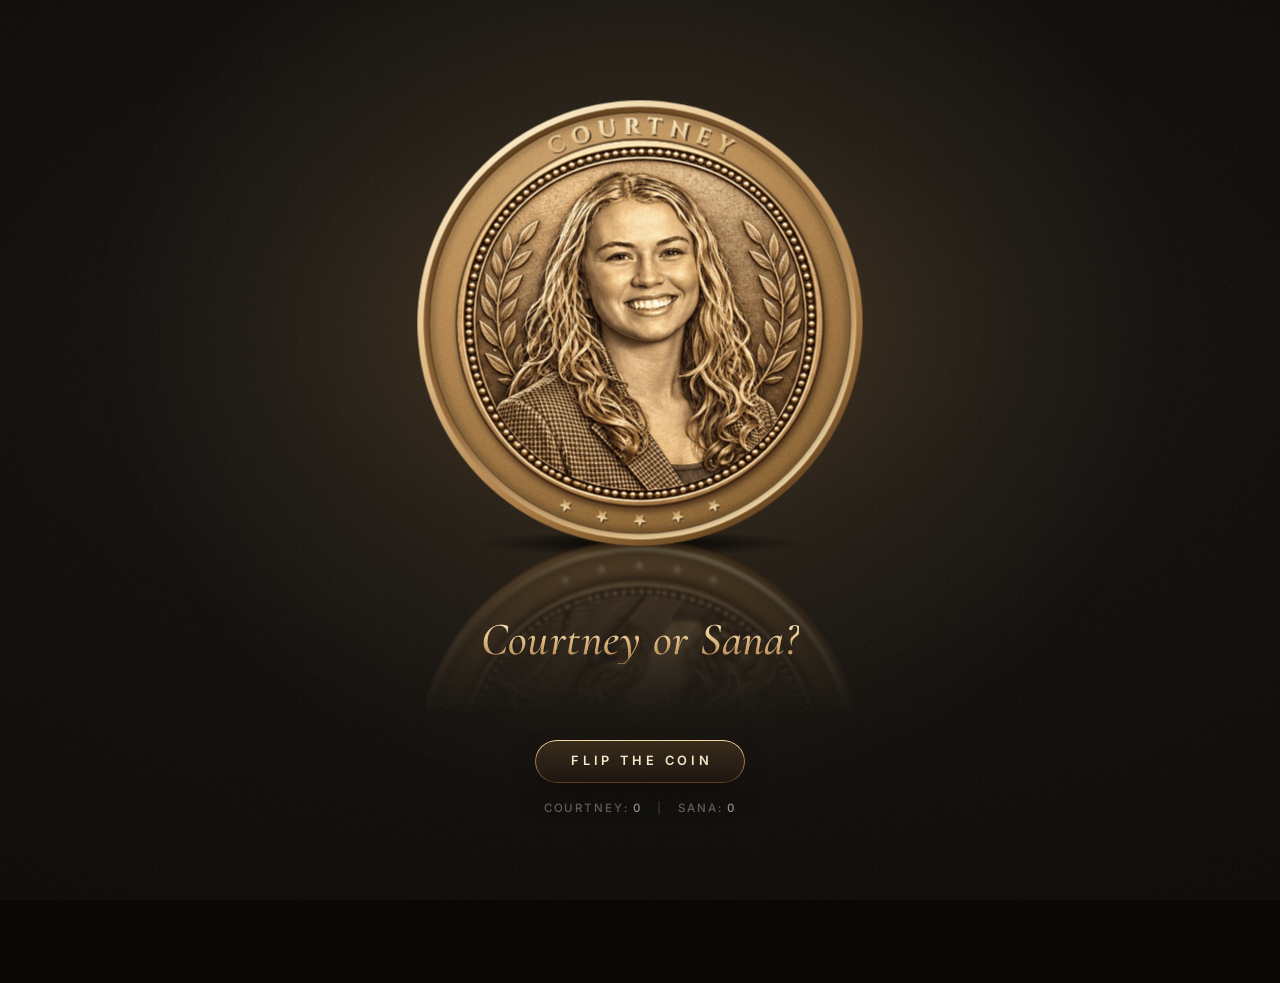
==== index.html @ 30c35d27 "Add "Courtney or Sana?" commemorative coin flip site Single-page static site (HTML, CSS, vanilla JS)" ====
<!doctype html>
<html lang="en">
<head>
  <meta charset="utf-8">
  <meta name="viewport" content="width=device-width, initial-scale=1, viewport-fit=cover">
  <title>Courtney or Sana?</title>
  <meta name="description" content="One commemorative coin. Courtney on one side, Sana on the other. Flip it and let the coin decide.">
  <meta name="theme-color" content="#0b0a09">
  <link rel="icon" href="data:image/svg+xml,%3Csvg xmlns='http://www.w3.org/2000/svg' viewBox='0 0 64 64'%3E%3Cdefs%3E%3ClinearGradient id='g' x1='0' y1='0' x2='1' y2='1'%3E%3Cstop offset='0' stop-color='%23fbebc1'/%3E%3Cstop offset='.55' stop-color='%23c99a5e'/%3E%3Cstop offset='1' stop-color='%236e4a22'/%3E%3C/linearGradient%3E%3C/defs%3E%3Ccircle cx='32' cy='32' r='30' fill='url(%23g)'/%3E%3Ccircle cx='32' cy='32' r='24' fill='none' stroke='%235e3d1a' stroke-width='2.5' stroke-dasharray='1.5 3' stroke-linecap='round'/%3E%3C/svg%3E">

  <link rel="preconnect" href="https://fonts.googleapis.com">
  <link rel="preconnect" href="https://fonts.gstatic.com" crossorigin>
  <link rel="stylesheet" href="https://fonts.googleapis.com/css2?family=Cinzel:wght@500;600;700&family=Cormorant+Garamond:ital,wght@1,400;1,500&family=Inter:wght@400;500;600&display=swap">

  <link rel="preload" as="image" href="images/courtney.png">
  <link rel="preload" as="image" href="images/sana.png">
  <link rel="stylesheet" href="style.css">
  <script src="script.js" defer></script>
</head>
<body>
  <!-- Shared artwork for both faces of the coin: rim, legend band, lettering and stars. -->
  <svg class="sprite" width="0" height="0" aria-hidden="true" focusable="false">
    <defs>
      <linearGradient id="g-lip" x1="0.18" y1="0" x2="0.82" y2="1">
        <stop offset="0" stop-color="#fff4d6"/>
        <stop offset="0.3" stop-color="#e6c48f"/>
        <stop offset="0.68" stop-color="#a87a45"/>
        <stop offset="1" stop-color="#5a3a17"/>
      </linearGradient>
      <linearGradient id="g-lip-bevel" x1="0.18" y1="0" x2="0.82" y2="1">
        <stop offset="0" stop-color="#5e3d1a"/>
        <stop offset="0.45" stop-color="#9c6f3f"/>
        <stop offset="0.8" stop-color="#e3bf88"/>
        <stop offset="1" stop-color="#f8e6bc"/>
      </linearGradient>
      <radialGradient id="g-band" cx="0.42" cy="0.3" r="0.8">
        <stop offset="0" stop-color="#dcb986"/>
        <stop offset="0.5" stop-color="#b98d57"/>
        <stop offset="1" stop-color="#7f5a2d"/>
      </radialGradient>
      <linearGradient id="g-letter" x1="0" y1="0" x2="0" y2="1">
        <stop offset="0" stop-color="#fff3d2"/>
        <stop offset="0.5" stop-color="#e8c890"/>
        <stop offset="1" stop-color="#b5874c"/>
      </linearGradient>

      <filter id="f-grain" x="0" y="0" width="100%" height="100%" color-interpolation-filters="sRGB">
        <feTurbulence type="fractalNoise" baseFrequency="0.85" numOctaves="2" seed="7" result="noise"/>
        <feColorMatrix in="noise" type="matrix" result="grey"
          values="0.33 0.33 0.33 0 0  0.33 0.33 0.33 0 0  0.33 0.33 0.33 0 0  0 0 0 0 1"/>
        <feComposite in="SourceGraphic" in2="grey" operator="arithmetic" k1="0" k2="1" k3="0.2" k4="-0.1" result="grained"/>
        <feComposite in="grained" in2="SourceGraphic" operator="in"/>
      </filter>
      <filter id="f-soft" x="-10%" y="-10%" width="120%" height="120%">
        <feGaussianBlur stdDeviation="7"/>
      </filter>
      <filter id="f-emboss-shadow" x="-5%" y="-5%" width="110%" height="110%">
        <feGaussianBlur stdDeviation="1.4"/>
      </filter>

      <!-- Legend baseline: the upper arc of a circle (r = 425) centred on the coin. -->
      <path id="p-legend" d="M 75 500 A 425 425 0 0 1 925 500"/>

      <text id="t-courtney" class="legend"><textPath href="#p-legend" startOffset="50%"><tspan dx="8">COURTNEY</tspan></textPath></text>
      <text id="t-sana" class="legend"><textPath href="#p-legend" startOffset="50%"><tspan dx="8">SANA</tspan></textPath></text>

      <!-- Five stars along the lower arc of the legend band, points facing the rim. -->
      <g id="g-stars">
        <path id="p-star" d="M0-14L3.46-4.76 13.32-4.33 5.59 1.82 8.23 11.33 0 5.88-8.23 11.33-5.59 1.82-13.32-4.33-3.46-4.76Z" transform="translate(500 943) rotate(180)"/>
        <use href="#p-star" transform="rotate(-11 500 500)"/>
        <use href="#p-star" transform="rotate(11 500 500)"/>
        <use href="#p-star" transform="rotate(-22 500 500)"/>
        <use href="#p-star" transform="rotate(22 500 500)"/>
      </g>

      <!-- Everything except the portrait and the name: raised rim, bevel, grained legend band, medallion shadow. -->
      <g id="g-blank">
        <circle cx="500" cy="500" r="500" fill="url(#g-lip)"/>
        <circle cx="500" cy="500" r="486" fill="url(#g-lip-bevel)"/>
        <circle cx="500" cy="500" r="473" fill="url(#g-band)" filter="url(#f-grain)"/>
        <circle cx="500" cy="500" r="469" fill="none" stroke="#1b0f04" stroke-opacity="0.45" stroke-width="7" filter="url(#f-soft)"/>
        <circle cx="500" cy="500" r="473" fill="none" stroke="#2c1a08" stroke-opacity="0.6" stroke-width="2"/>
        <circle cx="503" cy="508" r="414" fill="#140b02" fill-opacity="0.6" filter="url(#f-soft)"/>
        <circle cx="500" cy="500" r="413" fill="none" stroke="#2c1a08" stroke-opacity="0.7" stroke-width="3"/>
      </g>
    </defs>
  </svg>

  <main class="stage">
    <h1 class="sr-only">Courtney or Sana?</h1>

    <div class="arena" data-arena>
      <div class="arena__glow" aria-hidden="true"></div>
      <div class="arena__shadow" aria-hidden="true" data-shadow></div>
      <div class="arena__mirror" aria-hidden="true" data-mirror></div>

      <div class="view" data-view>
        <div class="toss" data-toss>
          <div class="coin" role="img" aria-label="Coin showing Courtney" data-coin>
            <div class="coin__face coin__face--front" data-face="front">
              <svg class="coin__art" viewBox="0 0 1000 1000" aria-hidden="true" focusable="false">
                <use href="#g-blank"/>
                <use href="#t-courtney" fill="#1a0e04" fill-opacity="0.65" transform="translate(2.5 3.5)" filter="url(#f-emboss-shadow)"/>
                <use href="#t-courtney" fill="#fff6de" fill-opacity="0.6" transform="translate(-1.5 -2)"/>
                <use href="#t-courtney" fill="url(#g-letter)"/>
                <use href="#g-stars" fill="#1a0e04" fill-opacity="0.65" transform="translate(2 3)" filter="url(#f-emboss-shadow)"/>
                <use href="#g-stars" fill="#fff6de" fill-opacity="0.55" transform="translate(-1.2 -1.6)"/>
                <use href="#g-stars" fill="url(#g-letter)"/>
                <image href="images/courtney.png" x="88" y="88" width="824" height="824"/>
              </svg>
              <div class="coin__glint"></div>
              <div class="coin__shade" data-shade></div>
              <div class="coin__sheen" data-sheen><i></i></div>
            </div>

            <div class="coin__face coin__face--back" data-face="back">
              <svg class="coin__art" viewBox="0 0 1000 1000" aria-hidden="true" focusable="false">
                <use href="#g-blank"/>
                <use href="#t-sana" fill="#1a0e04" fill-opacity="0.65" transform="translate(2.5 3.5)" filter="url(#f-emboss-shadow)"/>
                <use href="#t-sana" fill="#fff6de" fill-opacity="0.6" transform="translate(-1.5 -2)"/>
                <use href="#t-sana" fill="url(#g-letter)"/>
                <use href="#g-stars" fill="#1a0e04" fill-opacity="0.65" transform="translate(2 3)" filter="url(#f-emboss-shadow)"/>
                <use href="#g-stars" fill="#fff6de" fill-opacity="0.55" transform="translate(-1.2 -1.6)"/>
                <use href="#g-stars" fill="url(#g-letter)"/>
                <image href="images/sana.png" x="88" y="88" width="824" height="824"/>
              </svg>
              <div class="coin__glint"></div>
              <div class="coin__shade" data-shade></div>
              <div class="coin__sheen" data-sheen><i></i></div>
            </div>

            <div class="coin__edge" data-edge></div>
          </div>
        </div>
      </div>
    </div>

    <div class="result is-idle" data-result>
      <p class="result__name" data-result-name>Courtney or Sana?</p>
      <p class="result__note" data-result-note>&nbsp;</p>
    </div>

    <button class="flip" type="button" data-flip>Flip the coin</button>

    <p class="tally" data-tally>
      Courtney: <span data-count="courtney">0</span>
      <span class="tally__sep" aria-hidden="true">|</span>
      Sana: <span data-count="sana">0</span>
    </p>

    <p class="sr-only" aria-live="polite" aria-atomic="true" data-announce></p>
  </main>
</body>
</html>
---- style.css ----
/* ==========================================================================
   Courtney or Sana? — a single commemorative coin, tossed on demand.
   ========================================================================== */

:root {
  --bg: #090807;
  --ink: #f1e6cf;
  --ink-muted: rgba(241, 230, 207, 0.6);
  --ink-faint: rgba(241, 230, 207, 0.36);
  --gold-hi: #fff2d0;
  --gold: #e3c08a;
  --gold-lo: #a97a43;
  --gold-deep: #5c3c19;

  /* Coin diameter: ~350–440px on desktop, shrinking with the viewport. */
  --size: clamp(220px, min(80vw, 50vh), 440px);
  --thick: calc(var(--size) * 0.075);
  --name-size: min(calc(var(--size) * 0.16), 11vw);

  color-scheme: dark;
}

@supports (height: 1svh) {
  :root { --size: clamp(220px, min(80vw, 50svh), 440px); }
}

*,
*::before,
*::after { box-sizing: border-box; }

html { background: var(--bg); }

body {
  margin: 0;
  min-height: 100vh;
  min-height: 100svh;
  display: grid;
  place-items: center;
  overflow-x: hidden;
  background: var(--bg);
  color: var(--ink);
  font-family: 'Inter', system-ui, -apple-system, 'Segoe UI', Roboto, sans-serif;
  -webkit-font-smoothing: antialiased;
  -moz-osx-font-smoothing: grayscale;
}

/* Warm charcoal falloff + vignette, fixed behind everything. */
body::before {
  content: '';
  position: fixed;
  inset: 0;
  z-index: 0;
  pointer-events: none;
  background:
    radial-gradient(70% 55% at 50% 36%, rgba(58, 44, 30, 0.55) 0%, rgba(24, 19, 15, 0.4) 45%, rgba(0, 0, 0, 0) 75%),
    radial-gradient(140% 110% at 50% 40%, #15120f 0%, #0b0a08 55%, #040303 100%);
}

/* Fine film grain so the darkness has some texture. */
body::after {
  content: '';
  position: fixed;
  inset: 0;
  z-index: 0;
  pointer-events: none;
  opacity: 0.07;
  background-image: url("data:image/svg+xml,%3Csvg xmlns='http://www.w3.org/2000/svg' width='180' height='180'%3E%3Cfilter id='n'%3E%3CfeTurbulence type='fractalNoise' baseFrequency='.85' numOctaves='3' stitchTiles='stitch'/%3E%3CfeColorMatrix type='saturate' values='0'/%3E%3C/filter%3E%3Crect width='100%25' height='100%25' filter='url(%23n)'/%3E%3C/svg%3E");
}

.sr-only {
  position: absolute;
  width: 1px;
  height: 1px;
  margin: -1px;
  padding: 0;
  overflow: hidden;
  clip: rect(0 0 0 0);
  white-space: nowrap;
  border: 0;
}

.sprite {
  position: absolute;
  width: 0;
  height: 0;
  overflow: hidden;
}

/* --------------------------------------------------------------------------
   Layout
   -------------------------------------------------------------------------- */

.stage {
  position: relative;
  z-index: 1;
  width: 100%;
  display: flex;
  flex-direction: column;
  align-items: center;
  padding: clamp(28px, 7vh, 72px) 16px clamp(24px, 5vh, 48px);
  overflow-x: clip; /* the glow is wider than small screens; the coin may still rise above */
}

/* --------------------------------------------------------------------------
   Arena: glow, floor shadow, reflection and the 3D coin itself
   -------------------------------------------------------------------------- */

.arena {
  position: relative;
  width: var(--size);
  height: var(--size);
  cursor: pointer;
  -webkit-tap-highlight-color: transparent;
}

.arena__glow,
.arena__glow::after {
  position: absolute;
  left: 50%;
  top: 50%;
  width: 250%;
  height: 230%;
  transform: translate(-50%, -50%);
  pointer-events: none;
  border-radius: 50%;
  background: radial-gradient(closest-side, rgba(222, 170, 98, 0.24) 0%, rgba(222, 170, 98, 0.09) 42%, rgba(222, 170, 98, 0) 100%);
}

.arena__glow::after {
  content: '';
  width: 70%;
  height: 70%;
  opacity: 0;
  background: radial-gradient(closest-side, rgba(255, 214, 150, 0.32), rgba(255, 214, 150, 0) 100%);
}

.arena.is-landed .arena__glow::after {
  animation: glow-pulse 1.4s cubic-bezier(0.2, 0.7, 0.3, 1);
}

@keyframes glow-pulse {
  0% { opacity: 0; }
  18% { opacity: 1; }
  100% { opacity: 0; }
}

/* Contact shadow on the "floor" the coin stands on. Scaled per frame by script.js. */
.arena__shadow {
  position: absolute;
  left: 50%;
  top: 100%;
  width: 74%;
  height: calc(var(--size) * 0.055);
  transform: translate(-50%, -50%);
  pointer-events: none;
  border-radius: 50%;
  background: radial-gradient(closest-side, rgba(0, 0, 0, 0.85), rgba(0, 0, 0, 0.45) 55%, rgba(0, 0, 0, 0) 100%);
}

/* Soft mirror reflection below the coin (a live clone of the coin, flipped). */
.arena__mirror {
  position: absolute;
  left: 0;
  top: 100%;
  width: 100%;
  height: 100%;
  pointer-events: none;
  opacity: 0.5;
  filter: blur(1.5px);
  -webkit-mask-image: linear-gradient(to bottom, rgba(0, 0, 0, 0.7) 0%, rgba(0, 0, 0, 0) 40%);
  mask-image: linear-gradient(to bottom, rgba(0, 0, 0, 0.7) 0%, rgba(0, 0, 0, 0) 40%);
  -webkit-mask-repeat: no-repeat;
  mask-repeat: no-repeat;
}

.view {
  position: absolute;
  inset: 0;
  perspective: calc(var(--size) * 3.2);
  perspective-origin: 50% 50%;
}

.view--mirror { transform: scaleY(-1); }

.toss,
.coin {
  position: absolute;
  inset: 0;
  transform-style: preserve-3d;
}

.toss { will-change: transform; }

.coin__face {
  position: absolute;
  inset: 0;
  border-radius: 50%;
  -webkit-backface-visibility: hidden;
  backface-visibility: hidden;
}

.coin__face--front { transform: translateZ(calc(var(--thick) / 2)); }
.coin__face--back { transform: rotateX(180deg) translateZ(calc(var(--thick) / 2)); }

.coin__art {
  display: block;
  width: 100%;
  height: 100%;
  overflow: visible;
}

.legend {
  font-family: 'Cinzel', 'Trajan Pro', 'Times New Roman', serif;
  font-size: 50px;
  font-weight: 700;
  letter-spacing: 16px;
  text-anchor: middle;
}

/* Lighting overlays, driven per frame from script.js while the coin turns. */
.coin__shade,
.coin__sheen,
.coin__glint {
  position: absolute;
  inset: 0;
  border-radius: 50%;
  pointer-events: none;
}

.coin__shade {
  background: radial-gradient(circle at 50% 40%, #1e1206 0%, #0d0702 100%);
  opacity: 0;
}

.coin__sheen {
  overflow: hidden;
  opacity: 0;
}

.coin__sheen i {
  position: absolute;
  left: 0;
  right: 0;
  top: -50%;
  height: 200%;
  background: linear-gradient(180deg, rgba(255, 242, 210, 0) 34%, rgba(255, 242, 210, 0.7) 50%, rgba(255, 242, 210, 0) 66%);
}

/* A slow, occasional light sweep across the resting coin. */
.coin__glint { overflow: hidden; }

.coin__glint::before {
  content: '';
  position: absolute;
  top: -20%;
  bottom: -20%;
  left: -60%;
  width: 45%;
  background: linear-gradient(100deg, rgba(255, 244, 214, 0) 0%, rgba(255, 244, 214, 0.2) 50%, rgba(255, 244, 214, 0) 100%);
  transform: translateX(0) skewX(-12deg);
  animation: glint 9s cubic-bezier(0.45, 0, 0.25, 1) 2.5s infinite;
}

@keyframes glint {
  0% { transform: translateX(0) skewX(-12deg); }
  20%, 100% { transform: translateX(470%) skewX(-12deg); }
}

.is-flipping .coin__glint { visibility: hidden; }

/* The coin's milled edge: 72 strips arranged into a cylinder by script.js. */
.coin__edge {
  position: absolute;
  inset: 0;
  transform-style: preserve-3d;
}

.coin__edge span {
  --seg: calc(var(--size) * 0.04366 + 1px); /* 2·r·tan(2.5°) plus a hairline of overlap */
  position: absolute;
  left: 50%;
  top: 50%;
  width: var(--thick);
  height: var(--seg);
  margin-left: calc(var(--thick) / -2);
  margin-top: calc(var(--seg) / -2);
  -webkit-backface-visibility: hidden;
  backface-visibility: hidden;
  transform: rotateZ(calc(var(--i) * 5deg)) translateX(calc(var(--size) / 2 - 0.5px)) rotateY(90deg);
  background-image:
    linear-gradient(90deg, rgba(28, 15, 4, 0.7) 0%, rgba(28, 15, 4, 0) 20%, rgba(255, 240, 205, 0.14) 50%, rgba(28, 15, 4, 0) 80%, rgba(28, 15, 4, 0.7) 100%),
    repeating-linear-gradient(180deg, rgba(255, 238, 200, 0.34) 0 1px, rgba(30, 16, 4, 0.45) 1px 2.4px, rgba(0, 0, 0, 0) 2.4px 3.2px);
}

/* --------------------------------------------------------------------------
   Result
   -------------------------------------------------------------------------- */

.result {
  position: relative;
  z-index: 2;
  margin-top: calc(var(--size) * 0.13);
  min-height: calc(var(--name-size) * 1.1 + 2.1rem);
  display: flex;
  flex-direction: column;
  align-items: center;
  justify-content: center;
  text-align: center;
  transition: opacity 0.25s ease;
}

.result.is-hidden { opacity: 0; }

.result__name {
  margin: 0;
  padding-left: 0.12em; /* balance the trailing letter-spacing */
  font-family: 'Cinzel', 'Trajan Pro', 'Times New Roman', serif;
  font-weight: 600;
  font-size: var(--name-size);
  line-height: 1.1;
  letter-spacing: 0.12em;
  text-transform: uppercase;
  white-space: nowrap;
  color: var(--gold);
  background: linear-gradient(180deg, var(--gold-hi) 0%, var(--gold) 48%, var(--gold-lo) 100%);
  -webkit-background-clip: text;
  background-clip: text;
  -webkit-text-fill-color: transparent;
  filter: drop-shadow(0 2px 22px rgba(214, 160, 86, 0.28));
}

.result__note {
  margin: 0.5rem 0 0;
  font-family: 'Cormorant Garamond', Georgia, serif;
  font-style: italic;
  font-weight: 400;
  font-size: clamp(1.05rem, 1.6vw + 0.6rem, 1.35rem);
  letter-spacing: 0.02em;
  color: var(--ink-muted);
}

/* Before the first flip the result slot simply asks the question. */
.result.is-idle .result__name {
  padding-left: 0;
  font-family: 'Cormorant Garamond', Georgia, serif;
  font-style: italic;
  font-weight: 500;
  font-size: min(calc(var(--size) * 0.105), 9vw);
  letter-spacing: 0.01em;
  text-transform: none;
  filter: none;
}

.result.is-revealed .result__name { animation: reveal-name 0.9s cubic-bezier(0.16, 0.8, 0.24, 1) both; }
.result.is-revealed .result__note { animation: reveal-note 0.8s 0.3s cubic-bezier(0.2, 0.7, 0.3, 1) both; }

@keyframes reveal-name {
  from { opacity: 0; transform: translateY(10px) scale(0.97); filter: blur(8px) drop-shadow(0 2px 22px rgba(214, 160, 86, 0)); }
  to { opacity: 1; transform: none; filter: blur(0) drop-shadow(0 2px 22px rgba(214, 160, 86, 0.28)); }
}

@keyframes reveal-note {
  from { opacity: 0; transform: translateY(6px); }
  to { opacity: 1; transform: none; }
}

/* --------------------------------------------------------------------------
   Flip button
   -------------------------------------------------------------------------- */

.flip {
  position: relative;
  z-index: 2;
  margin-top: clamp(18px, 3.2vh, 30px);
  padding: 1.15em 2.5em 1.15em calc(2.5em + 0.3em);
  border: 0;
  border-radius: 999px;
  appearance: none;
  cursor: pointer;
  font: 600 0.8rem/1 'Inter', system-ui, -apple-system, 'Segoe UI', sans-serif;
  letter-spacing: 0.3em;
  text-transform: uppercase;
  color: #f6e8c8;
  background: linear-gradient(180deg, #3a2c1c 0%, #1d1610 100%);
  box-shadow:
    inset 0 1px 0 rgba(255, 236, 196, 0.16),
    0 14px 34px -14px rgba(0, 0, 0, 0.9),
    0 0 0 rgba(222, 174, 104, 0);
  transition: transform 0.25s ease, box-shadow 0.3s ease, color 0.25s ease, opacity 0.3s ease, filter 0.3s ease;
  -webkit-tap-highlight-color: transparent;
}

/* Hairline gradient border. */
.flip::before {
  content: '';
  position: absolute;
  inset: 0;
  padding: 1px;
  border-radius: inherit;
  background: linear-gradient(180deg, #f4dba8 0%, #b88a50 45%, #5b3d1c 100%);
  -webkit-mask: linear-gradient(#000 0 0) content-box, linear-gradient(#000 0 0);
  -webkit-mask-composite: xor;
  mask-composite: exclude;
  pointer-events: none;
}

.flip:hover {
  transform: translateY(-1px);
  color: #fff6e0;
  filter: brightness(1.12);
  box-shadow:
    inset 0 1px 0 rgba(255, 236, 196, 0.22),
    0 18px 38px -14px rgba(0, 0, 0, 0.95),
    0 0 28px rgba(222, 174, 104, 0.22);
}

.flip:active { transform: translateY(0) scale(0.98); }

.flip:focus-visible {
  outline: 2px solid rgba(243, 214, 160, 0.85);
  outline-offset: 4px;
}

.flip[aria-disabled='true'] {
  cursor: default;
  opacity: 0.45;
  transform: none;
  filter: none;
  box-shadow: inset 0 1px 0 rgba(255, 236, 196, 0.1), 0 14px 34px -14px rgba(0, 0, 0, 0.9);
}

.is-flipping .arena { cursor: default; }

/* --------------------------------------------------------------------------
   Tally
   -------------------------------------------------------------------------- */

.tally {
  position: relative;
  z-index: 2;
  margin: 18px 0 0;
  font-size: 0.72rem;
  font-weight: 500;
  letter-spacing: 0.16em;
  text-transform: uppercase;
  font-variant-numeric: tabular-nums;
  color: var(--ink-faint);
}

.tally span[data-count] { color: rgba(241, 230, 207, 0.6); }

.tally__sep {
  display: inline-block;
  margin: 0 0.9em;
  opacity: 0.5;
}

/* --------------------------------------------------------------------------
   Reduced motion: no idle shimmer, gentler reveals (the flip itself becomes
   a short cross-fade in script.js).
   -------------------------------------------------------------------------- */

@media (prefers-reduced-motion: reduce) {
  .coin__glint { display: none; }
  .arena.is-landed .arena__glow::after { animation: none; }
  .result.is-revealed .result__name,
  .result.is-revealed .result__note { animation: fade-in 0.4s ease both; }
  .flip { transition: opacity 0.2s ease; }
  .flip:hover,
  .flip:active { transform: none; }
}

@keyframes fade-in {
  from { opacity: 0; }
  to { opacity: 1; }
}
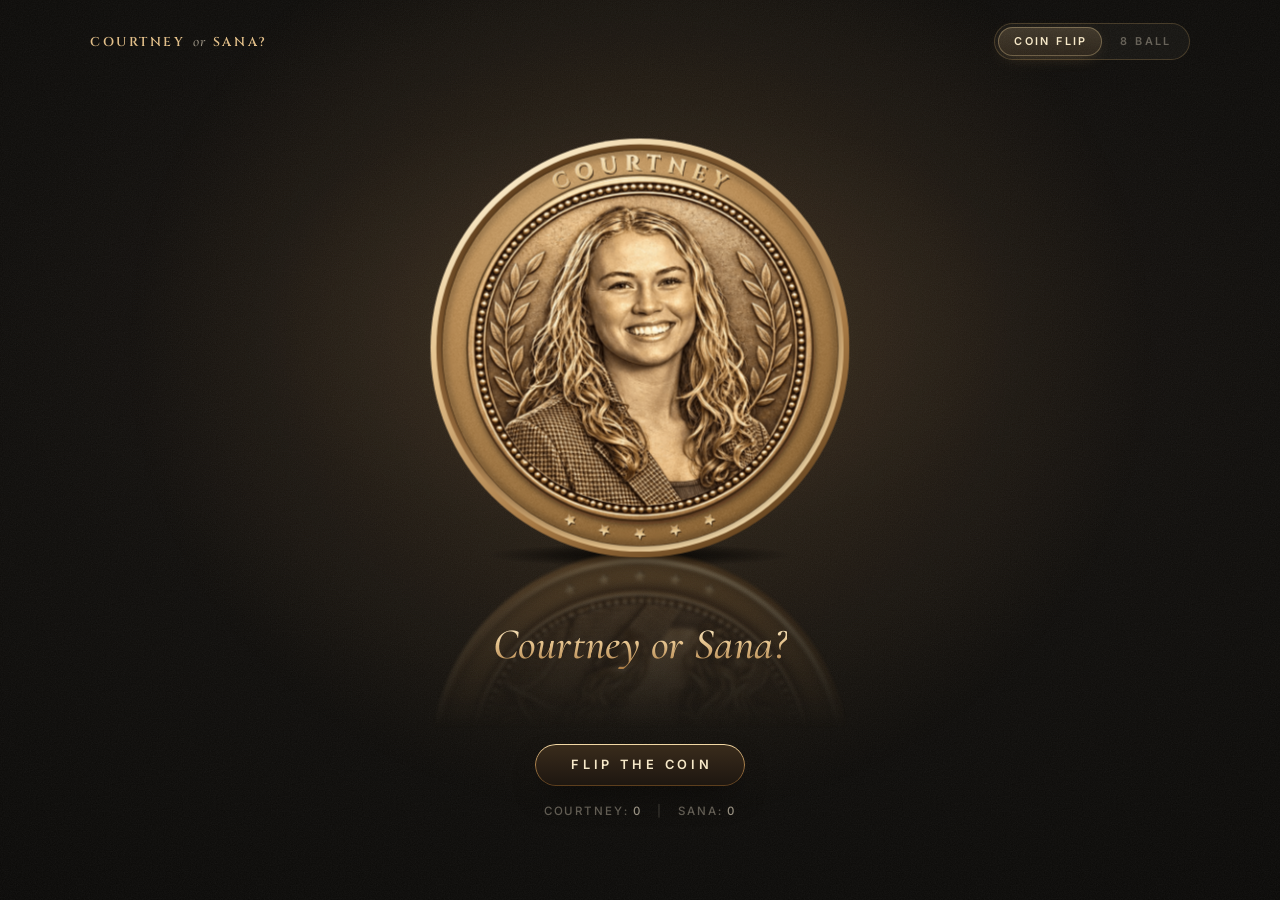
==== commit 5f5b7cc4: "Add Magic 8 Ball page and a navbar linking it with the coin flip - New 8-ball.html / 8-ball.js: a gl" ====
--- a/index.html
+++ b/index.html
@@ -86,6 +86,14 @@
     </defs>
   </svg>
 
+  <header class="nav">
+    <a class="nav__brand" href="./">Courtney <em>or</em> Sana?</a>
+    <nav class="nav__links" aria-label="Pick a decider">
+      <a class="nav__link" href="./" aria-current="page">Coin Flip</a>
+      <a class="nav__link" href="8-ball.html">8 Ball</a>
+    </nav>
+  </header>
+
   <main class="stage">
     <h1 class="sr-only">Courtney or Sana?</h1>
 
--- a/style.css
+++ b/style.css
@@ -12,8 +12,8 @@
   --gold-lo: #a97a43;
   --gold-deep: #5c3c19;
 
-  /* Coin diameter: ~350–440px on desktop, shrinking with the viewport. */
-  --size: clamp(220px, min(80vw, 50vh), 440px);
+  /* Coin / ball diameter: ~350–440px on desktop, shrinking with the viewport. */
+  --size: clamp(220px, min(80vw, 46vh), 440px);
   --thick: calc(var(--size) * 0.075);
   --name-size: min(calc(var(--size) * 0.16), 11vw);
 
@@ -21,7 +21,7 @@
 }
 
 @supports (height: 1svh) {
-  :root { --size: clamp(220px, min(80vw, 50svh), 440px); }
+  :root { --size: clamp(220px, min(80vw, 46svh), 440px); }
 }
 
 *,
@@ -29,13 +29,16 @@
 *::after { box-sizing: border-box; }
 
 html { background: var(--bg); }
+
+/* Cross-fade between the coin and 8-ball pages where supported. */
+@view-transition { navigation: auto; }
 
 body {
   margin: 0;
   min-height: 100vh;
   min-height: 100svh;
-  display: grid;
-  place-items: center;
+  display: flex;
+  flex-direction: column;
   overflow-x: hidden;
   background: var(--bg);
   color: var(--ink);
@@ -87,17 +90,100 @@
 }
 
 /* --------------------------------------------------------------------------
+   Navbar
+   -------------------------------------------------------------------------- */
+
+.nav {
+  position: relative;
+  z-index: 1;
+  width: 100%;
+  max-width: 1180px;
+  margin: 0 auto;
+  display: flex;
+  align-items: center;
+  justify-content: space-between;
+  gap: 16px;
+  padding: clamp(14px, 2.6vh, 26px) clamp(16px, 4vw, 40px) 0;
+  view-transition-name: site-nav;
+}
+
+.nav__brand {
+  font-family: 'Cinzel', 'Trajan Pro', 'Times New Roman', serif;
+  font-weight: 600;
+  font-size: 0.8rem;
+  letter-spacing: 0.2em;
+  text-transform: uppercase;
+  text-decoration: none;
+  white-space: nowrap;
+  color: var(--gold);
+}
+
+.nav__brand em {
+  padding: 0 0.15em;
+  font-family: 'Cormorant Garamond', Georgia, serif;
+  font-size: 1.2em;
+  font-weight: 500;
+  letter-spacing: 0.02em;
+  text-transform: none;
+  color: var(--ink-muted);
+}
+
+.nav__links {
+  display: flex;
+  gap: 2px;
+  padding: 4px;
+  border-radius: 999px;
+  background: rgba(255, 240, 210, 0.035);
+  box-shadow: inset 0 0 0 1px rgba(214, 170, 106, 0.24);
+}
+
+.nav__link {
+  padding: 0.8em 1.3em 0.8em calc(1.3em + 0.22em);
+  border-radius: 999px;
+  font: 600 0.68rem/1 'Inter', system-ui, -apple-system, 'Segoe UI', sans-serif;
+  letter-spacing: 0.22em;
+  text-transform: uppercase;
+  text-decoration: none;
+  white-space: nowrap;
+  color: var(--ink-faint);
+  transition: color 0.25s ease, background-color 0.25s ease;
+  -webkit-tap-highlight-color: transparent;
+}
+
+.nav__link:hover { color: rgba(241, 230, 207, 0.82); }
+
+.nav__link[aria-current='page'] {
+  color: #f6e8c8;
+  background: linear-gradient(180deg, rgba(227, 192, 138, 0.2), rgba(169, 122, 67, 0.14));
+  box-shadow: inset 0 0 0 1px rgba(243, 214, 160, 0.32), 0 4px 18px -8px rgba(222, 174, 104, 0.45);
+}
+
+.nav__brand:focus-visible,
+.nav__link:focus-visible {
+  outline: 2px solid rgba(243, 214, 160, 0.85);
+  outline-offset: 3px;
+  border-radius: 999px;
+}
+
+@media (max-width: 520px) {
+  .nav { justify-content: center; }
+  .nav__brand { display: none; }
+}
+
+/* --------------------------------------------------------------------------
    Layout
    -------------------------------------------------------------------------- */
 
 .stage {
   position: relative;
   z-index: 1;
+  flex: 1;
   width: 100%;
   display: flex;
   flex-direction: column;
   align-items: center;
-  padding: clamp(28px, 7vh, 72px) 16px clamp(24px, 5vh, 48px);
+  justify-content: center;
+  padding: clamp(16px, 4vh, 44px) 16px clamp(20px, 4vh, 40px);
   overflow-x: clip; /* the glow is wider than small screens; the coin may still rise above */
 }
 
@@ -163,12 +249,13 @@
   left: 0;
   top: 100%;
   width: 100%;
-  height: 100%;
+  height: calc(var(--size) * 0.42); /* only the visible part, so it never adds scroll height */
+  overflow: hidden;
   pointer-events: none;
   opacity: 0.5;
   filter: blur(1.5px);
-  -webkit-mask-image: linear-gradient(to bottom, rgba(0, 0, 0, 0.7) 0%, rgba(0, 0, 0, 0) 40%);
-  mask-image: linear-gradient(to bottom, rgba(0, 0, 0, 0.7) 0%, rgba(0, 0, 0, 0) 40%);
+  -webkit-mask-image: linear-gradient(to bottom, rgba(0, 0, 0, 0.7) 0%, rgba(0, 0, 0, 0) 100%);
+  mask-image: linear-gradient(to bottom, rgba(0, 0, 0, 0.7) 0%, rgba(0, 0, 0, 0) 100%);
   -webkit-mask-repeat: no-repeat;
   mask-repeat: no-repeat;
 }
@@ -180,7 +267,14 @@
   perspective-origin: 50% 50%;
 }
 
-.view--mirror { transform: scaleY(-1); }
+.view--mirror {
+  inset: auto;
+  top: 0;
+  left: 0;
+  width: 100%;
+  height: var(--size);
+  transform: scaleY(-1);
+}
 
 .toss,
 .coin {
@@ -432,6 +526,202 @@
 .is-flipping .arena { cursor: default; }
 
 /* --------------------------------------------------------------------------
+   Magic 8 Ball
+   -------------------------------------------------------------------------- */
+
+.arena__shadow--ball {
+  top: calc(100% - var(--size) * 0.01);
+  width: 64%;
+  height: calc(var(--size) * 0.07);
+}
+
+.ball {
+  position: absolute;
+  inset: 0;
+  overflow: hidden;
+  border-radius: 50%;
+  background: radial-gradient(circle at 36% 30%, #45454b 0%, #1d1d21 22%, #0a0a0b 52%, #000 76%);
+  box-shadow:
+    inset -18px -26px 50px rgba(0, 0, 0, 0.85),
+    inset 0 0 0 1px rgba(255, 255, 255, 0.04),
+    0 40px 70px -30px rgba(0, 0, 0, 0.95);
+  will-change: transform;
+}
+
+/* Warm bounce light from the glow behind, along the lower-right limb. */
+.ball::before {
+  content: '';
+  position: absolute;
+  inset: 0;
+  border-radius: 50%;
+  pointer-events: none;
+  background: radial-gradient(circle at 80% 86%, rgba(222, 170, 98, 0.26) 0%, rgba(222, 170, 98, 0.08) 18%, rgba(222, 170, 98, 0) 34%);
+  z-index: 3;
+}
+
+.ball__gloss {
+  position: absolute;
+  left: 15%;
+  top: 7%;
+  width: 42%;
+  height: 27%;
+  z-index: 4;
+  border-radius: 50%;
+  pointer-events: none;
+  transform: rotate(-30deg);
+  background: radial-gradient(ellipse at 50% 45%, rgba(255, 255, 255, 0.42) 0%, rgba(255, 255, 255, 0.1) 50%, rgba(255, 255, 255, 0) 72%);
+}
+
+.ball__gloss::after {
+  content: '';
+  position: absolute;
+  left: 34%;
+  top: 30%;
+  width: 18%;
+  height: 22%;
+  border-radius: 50%;
+  background: radial-gradient(closest-side, rgba(255, 255, 255, 0.75), rgba(255, 255, 255, 0));
+}
+
+.ball__eight {
+  position: absolute;
+  left: 28%;
+  top: 28%;
+  width: 44%;
+  height: 44%;
+  display: grid;
+  place-items: center;
+  border-radius: 50%;
+  background: radial-gradient(circle at 42% 36%, #ffffff 0%, #f2efe8 45%, #cbc7be 100%);
+  box-shadow:
+    inset -6px -8px 16px rgba(0, 0, 0, 0.2),
+    0 0 0 calc(var(--size) * 0.006) rgba(0, 0, 0, 0.45);
+}
+
+.ball__eight span {
+  font: 700 calc(var(--size) * 0.29) / 1 'Inter', 'Helvetica Neue', Arial, sans-serif;
+  color: #0e0e10;
+  transform: translateY(-3%);
+}
+
+.ball__window {
+  position: absolute;
+  left: 24%;
+  top: 24%;
+  width: 52%;
+  height: 52%;
+  overflow: hidden;
+  border-radius: 50%;
+  background: radial-gradient(circle at 50% 42%, #12275f 0%, #091739 52%, #020716 100%);
+  transform: translateY(150%) scale(0.86, 0.3);
+  opacity: 0.4;
+}
+
+.ball__bob {
+  position: absolute;
+  inset: 7%;
+  animation: die-bob 5s ease-in-out infinite;
+}
+
+@keyframes die-bob {
+  0%, 100% { transform: translateY(0) rotate(0deg); }
+  50% { transform: translateY(2.5%) rotate(1.5deg); }
+}
+
+.ball__die {
+  display: block;
+  width: 100%;
+  height: 100%;
+  overflow: visible;
+  opacity: 0;
+}
+
+.ball__die-text {
+  font-family: 'Oswald', 'Arial Narrow', Impact, sans-serif;
+  font-weight: 500;
+  font-size: 26px;
+  letter-spacing: 1px;
+  fill: #e9eeff;
+}
+
+/* Murky liquid falloff, a dark bezel and a glint on the window glass. */
+.ball__glass {
+  position: absolute;
+  inset: 0;
+  border-radius: 50%;
+  pointer-events: none;
+  background:
+    radial-gradient(ellipse 60% 30% at 38% 18%, rgba(255, 255, 255, 0.12), rgba(255, 255, 255, 0) 70%),
+    radial-gradient(circle at 50% 50%, rgba(2, 6, 20, 0) 42%, rgba(2, 6, 20, 0.75) 78%);
+  box-shadow:
+    inset 0 0 0 calc(var(--size) * 0.012) #050506,
+    inset 0 calc(var(--size) * 0.02) calc(var(--size) * 0.05) rgba(0, 0, 0, 0.85);
+}
+
+.is-asking .arena { cursor: default; }
+
+/* Lead-in phrase above the 8-ball answer ("Signs point to"). */
+.result__lead {
+  margin: 0 0 0.3rem;
+  font-family: 'Cormorant Garamond', Georgia, serif;
+  font-style: italic;
+  font-weight: 400;
+  font-size: clamp(1.05rem, 1.6vw + 0.6rem, 1.35rem);
+  letter-spacing: 0.02em;
+  color: var(--ink-muted);
+}
+
+.result.is-idle .result__lead { display: none; }
+
+.result--ball.is-revealed .result__lead { animation: reveal-note 0.7s cubic-bezier(0.2, 0.7, 0.3, 1) both; }
+.result--ball.is-revealed .result__name { animation-delay: 0.15s; }
+
+/* Question field with the Shake button tucked inside it. */
+.ask {
+  position: relative;
+  z-index: 2;
+  width: min(100%, 460px);
+  margin-top: clamp(16px, 3vh, 28px);
+  display: flex;
+  align-items: center;
+  gap: 6px;
+  padding: 5px;
+  border-radius: 999px;
+  background: rgba(20, 16, 12, 0.72);
+  box-shadow:
+    inset 0 0 0 1px rgba(214, 170, 106, 0.32),
+    0 14px 34px -16px rgba(0, 0, 0, 0.9);
+  transition: box-shadow 0.3s ease;
+}
+
+.ask:focus-within {
+  box-shadow:
+    inset 0 0 0 1px rgba(243, 214, 160, 0.62),
+    0 0 0 4px rgba(222, 174, 104, 0.12),
+    0 14px 34px -16px rgba(0, 0, 0, 0.9);
+}
+
+.ask__input {
+  flex: 1;
+  min-width: 0;
+  padding: 0.7em 0.6em 0.7em 1.15em;
+  border: 0;
+  outline: none;
+  background: transparent;
+  color: var(--ink);
+  font: 400 1rem/1.2 'Inter', system-ui, -apple-system, 'Segoe UI', sans-serif; /* 16px: no zoom-on-focus on iOS */
+  caret-color: var(--gold);
+}
+
+.ask__input::placeholder { color: rgba(241, 230, 207, 0.4); }
+
+.ask .ask__button {
+  flex: none;
+  margin-top: 0;
+  padding: 1.05em 1.5em 1.05em calc(1.5em + 0.3em);
+}
+
+/* --------------------------------------------------------------------------
    Tally
    -------------------------------------------------------------------------- */
 
@@ -461,7 +751,9 @@
    -------------------------------------------------------------------------- */
 
 @media (prefers-reduced-motion: reduce) {
+  @view-transition { navigation: none; }
   .coin__glint { display: none; }
+  .ball__bob { animation: none; }
   .arena.is-landed .arena__glow::after { animation: none; }
   .result.is-revealed .result__name,
   .result.is-revealed .result__note { animation: fade-in 0.4s ease both; }
